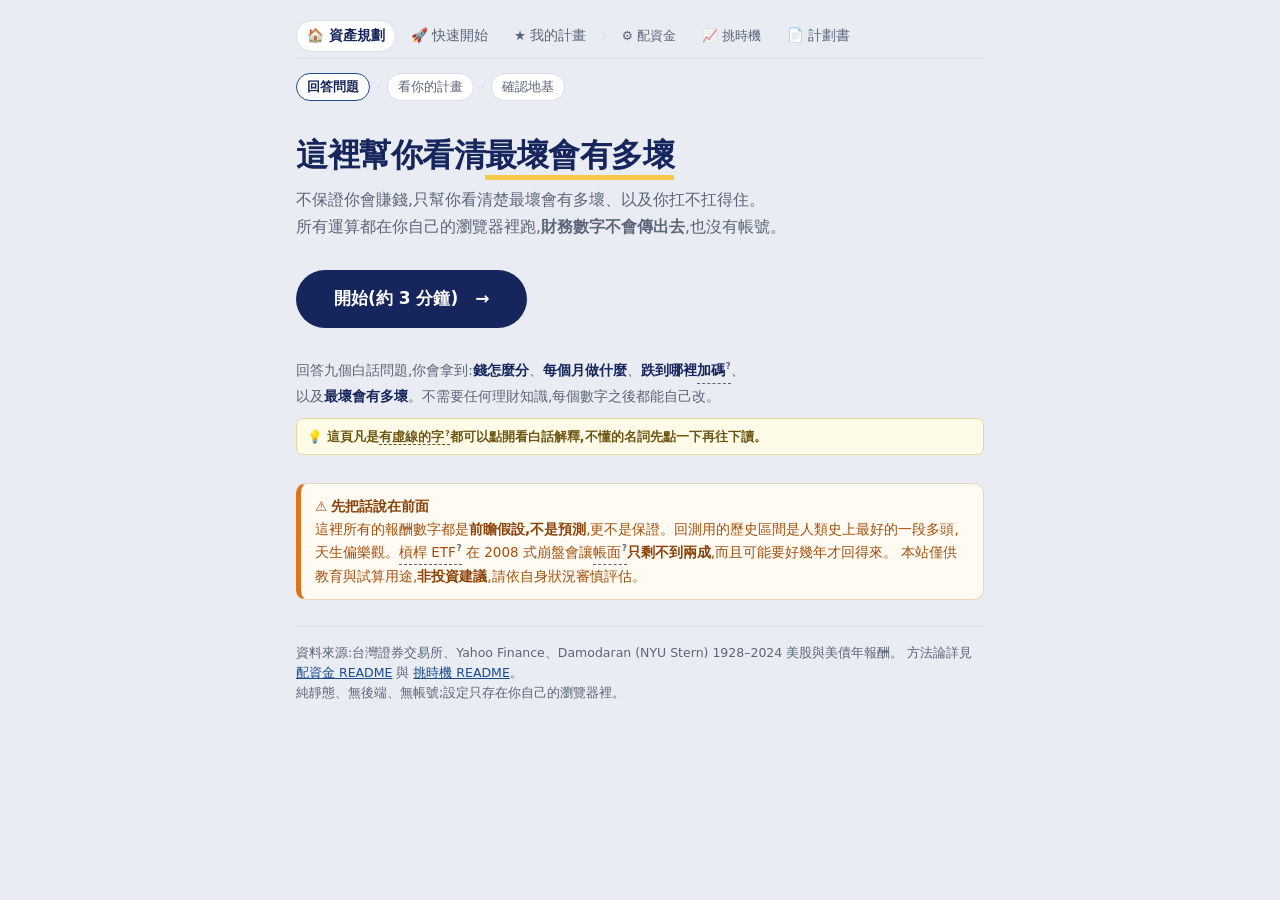
==== index.html @ 914edac8 "init: asset-planner 純網站部署包(打包自開發 repo af3161d) 六頁靜態站+共用 assets+執行期資料快照(plan/carry.json、timing/data.j" ====
<!DOCTYPE html>
<html lang="zh-Hant">
<head>
<meta charset="utf-8">
<meta name="viewport" content="width=device-width,initial-scale=1">
<title>資產規劃指南 — 看清最壞會有多壞</title>
<meta name="description" content="給台灣投資人的資產規劃站台:回答九個白話問題,就得到一份可以照著做的計畫。純前端離線運算,財務數字不外傳。">
<!-- 設計 token 與共用元件(導覽/展開器/名詞氣泡/出處標籤)。頁面自己的 <style> 一律排在後面,
     所以任何衝突都由本頁勝出 —— 見 assets/ui.css 開頭的載入順序約定。 -->
<link rel="stylesheet" href="assets/ui.css">
<style>
/* 本頁專屬版面。:root token、body、.wrap、.sitenav、.btn 全部來自 assets/ui.css。

   ── 為什麼這一頁這麼空(docs/IA.md §5.1)────────────────────────────
   改版前這裡同時給「快速開始」和「① 配資金 / ② 挑時機」三個入口,外加地基自測 4 項
   與一條旅程狀態列。第一次來的人不知道該點哪一個 —— 而他其實只有一個選擇:開始。
   所以首頁縮成「一句話 + 一顆按鈕」,進階頁靠導覽列(永遠在)進入。 */
:root{ --wrap:720px }

.hero{margin:34px 0 0}
.hero h1{line-height:1.25; margin:0 0 12px; color:var(--navy); letter-spacing:-.5px}
.hero h1 .g{border-bottom:5px solid var(--gold); padding-bottom:1px}
.hero p{margin:0; color:var(--muted); max-width:52ch; font-size:15.5px; line-height:1.8}

.cta{margin:28px 0 0; display:flex; flex-direction:column; align-items:flex-start; gap:14px}
.cta .btn{font-size:17px; padding:15px 38px}
.cta .again{font-size:14px; color:var(--core); text-decoration:none; border-bottom:1px solid #c3d2ea}
.cta .again:hover{border-bottom-color:var(--core)}
.cta .again b{font-weight:700}

.how{margin:30px 0 0; font-size:13.5px; color:var(--muted); line-height:1.9}
.how b{color:var(--navy)}

.ap-risk.soft{margin:28px 0 0; font-size:13.5px}

footer{margin-top:26px; padding-top:16px; border-top:1px solid var(--line); font-size:12.5px; color:var(--muted)}
footer a{color:var(--core)}

/* S11:mobile-first(基準=手機,560px 起放大) */
.wrap{padding:12px 13px 40px}
.hero{margin-top:20px}
.hero h1{font-size:25px}
.cta .btn{width:100%; padding:15px 20px}
@media (min-width:560px){
  .wrap{padding:14px 16px 48px}
  .hero{margin-top:34px}
  .hero h1{font-size:32px}
  .cta .btn{width:auto; padding:15px 38px}
}
</style>
</head>
<body>
<div class="wrap">

  <nav id="apNav"></nav>
  <div id="apSteps"></div>

  <div class="hero">
    <h1>這裡幫你看清<span class="g">最壞會有多壞</span></h1>
    <p>不保證你會賺錢,只幫你看清楚最壞會有多壞、以及你扛不扛得住。<br>
       所有運算都在你自己的瀏覽器裡跑,<b>財務數字不會傳出去</b>,也沒有帳號。</p>
  </div>

  <div class="cta">
    <a class="btn" href="start/">開始(約 3 分鐘)　→</a>
    <!-- 只在真的有計畫時才出現;沒有的話不要放一顆點下去看到空白的按鈕。 -->
    <a class="again" href="plan-result/" id="againLink" style="display:none">已經有計畫了?<b>→ 看我的計畫</b></a>
  </div>

  <p class="how ap-measure">回答九個白話問題,你會拿到:<b>錢怎麼分</b>、<b>每個月做什麼</b>、<b>跌到哪裡加碼</b>、
    以及<b>最壞會有多壞</b>。不需要任何理財知識,每個數字之後都能自己改。</p>

  <!-- 有名詞氣泡的頁面就要有這個提示。使用者測試顯示:沒有人會自己發現
       虛線＋問號代表可以點,少了它整份辭典等於白做(docs/IA.md §4.4)。 -->
  <div class="termhint">💡 這頁凡是<span class="fakedot">有虛線的字</span>都可以點開看白話解釋,不懂的名詞先點一下再往下讀。</div>

  <div class="ap-risk soft">
    ⚠️ <b>先把話說在前面</b><br>
    這裡所有的報酬數字都是<b>前瞻假設,不是預測</b>,更不是保證。回測用的歷史區間是人類史上最好的一段多頭,
    天生偏樂觀。槓桿 ETF 在 2008 式崩盤會讓帳面<b>只剩不到兩成</b>,而且可能要好幾年才回得來。
    本站僅供教育與試算用途,<b>非投資建議</b>,請依自身狀況審慎評估。
  </div>

  <footer>
    資料來源:台灣證券交易所、Yahoo Finance、Damodaran (NYU Stern) 1928–2024 美股與美債年報酬。
    方法論詳見 <a href="plan/README.md">配資金 README</a> 與 <a href="timing/README.md">挑時機 README</a>。<br>
    純靜態、無後端、無帳號;設定只存在你自己的瀏覽器裡。
  </footer>

</div>

<script src="assets/state.js"></script>
<script src="assets/shell.js"></script>
<script>
(function(){
  'use strict';
  APShell.init({page:'home'});

  /* 「已經有計畫了?」只在真的有東西可看時出現(docs/IA.md §5.1)。
     不能只看 input.net —— defaults() 的 net 預設就是 50,第一次造訪的人也會 >0。
     判準:localStorage 裡真的有存檔,而且有結果或填過可投資資產。 */
  try{
    var st = APState.load();
    var stored = false;
    try { stored = !!(localStorage.getItem(APState.KEY) || localStorage.getItem(APState.LEGACY_KEYS.plan)); } catch(e){}
    var hasPlan = !!st.result || (stored && Number(st.input && st.input.net) > 0);
    if (hasPlan) document.getElementById('againLink').style.display = '';
  }catch(e){}
})();
</script>
</body>
</html>
---- assets/ui.css ----
/* ═══════════════════════════════════════════════════════════════════════
   assets/ui.css — 全站設計 token 與共用元件(S2)

   ── 載入順序的約定(重要)────────────────────────────────────────────
   每一頁都是 <link ui.css> 在前、頁面自己的 <style> 在後。
   所以**任何衝突都由頁面自己贏**。這是刻意的:S2 只把「五頁完全一樣的東西」
   收進來,各頁專屬的版面留在原地,等 S4–S6 各自重寫時再逐步搬過來。

   ── 為什麼有些看起來很像的元件不在這裡 ──────────────────────────
   `.card` 與 `.panel` 在 /plan/ 與 /timing/ 是**同名不同物**:
     /plan/   .panel = 大區塊外框、.card = 小數字卡
     /timing/ .card  = 大區塊外框、.panel = 小內嵌盒
   在這裡定義任何一個都會弄壞其中一頁。兩頁的版面統一是 S5/S6 的工作,
   那時才有機會把它們改成同一套命名。**不要在這裡「順手」補上。**

   ── 顏色語彙(docs/IA.md §4.3,由 /timing/ 定義,全站沿用)──────────
     --up / --down        只給「價格方向」(收盤、日漲跌)。維持台股紅漲綠跌。不得他用。
     --warn / --warn-ink  風險與危險數值(回撤、深度虧損)。
     --core               系統事件與規則水位(−25%、加碼線)—— 中性規則,不是損益。
     --good / --bad       是非判斷(達成 / 未達成)。
   舊版把 --fire 與 --up 設成同一個 hex,結果**同一個紅在同一屏內同時說「好」「壞」
   「這只是規則」**。--good/--bad 今天的 hex 雖然與 --down/--up 相同,但它們是
   不同的 token —— 之後要分家時改這裡一行就好,不必翻 160 個使用點。
   ═══════════════════════════════════════════════════════════════════════ */

:root{
  /* 品牌與中性色 */
  --navy:#16255c; --navy2:#1f3272; --gold:#f7c948;
  --ink:#1b2333; --muted:#5b6478; --line:#d9dee8;
  --card:#fff; --bg:#e9ecf2; --panel:#f6f7fa;

  /* 語意色(見上面的語彙表) */
  --up:#c62828; --down:#1b7f3b;
  --warn:#e2711d;      /* 邊框／填色用 */
  --warn-ink:#a4500d;  /* 文字用(#e2711d 在白底只有 3:1,不到 AA) */
  --core:#1b4b8f;      /* 系統規則水位 */
  --res:#c9922b;       /* 準備金／支出流 */
  --good:#1b7f3b; --bad:#c62828;
  --mk-tw:#1b4b8f; --mk-spx:#2f7f6f;

  /* 舊變數名 → 新語彙的對照,避免一次改 160 處(/plan/ 沿用中) */
  --panel2:var(--panel); --txt:var(--ink); --mut:var(--muted); --acc:var(--core);
  --ok:var(--good);

  /* 版面 */
  --wrap:880px;        /* 各頁在自己的 <style> 覆寫:plan 1100 / timing 1560 / report 860 / start 640 */
  --radius:10px;
}

*{box-sizing:border-box}
html,body{margin:0;padding:0}
body{
  background:var(--bg); color:var(--ink);
  font-family:"Noto Sans TC","PingFang TC","Microsoft JhengHei","Heiti TC","Segoe UI",system-ui,sans-serif;
  font-size:15px; line-height:1.6; -webkit-text-size-adjust:100%;
}
.wrap{max-width:var(--wrap); margin:0 auto; padding:14px 16px 48px}
:focus-visible{outline:2px solid var(--core); outline-offset:2px}
@media (prefers-reduced-motion:reduce){
  *,*::before,*::after{transition:none!important; animation:none!important}
  html{scroll-behavior:auto}
}

/* ══ ① 頂部導覽 ═════════════════════════════════════════════════════
   原本四頁各自維護一份幾乎相同的 .sitenav,註解互相要求「改動請同步另外三頁」。
   現在由 assets/shell.js 產生 markup,樣式只寫這一份。 */
.sitenav{display:flex; gap:4px; align-items:center; flex-wrap:wrap; font-size:13.5px;
  margin:0 0 14px; padding:6px 0; border-bottom:1px solid var(--line)}
.sitenav a{color:var(--muted); text-decoration:none; padding:4px 10px; border-radius:999px;
  border:1px solid transparent; white-space:nowrap}
.sitenav a:hover{color:var(--navy); background:var(--panel); border-color:var(--line)}
.sitenav a.here{color:var(--navy); font-weight:700; background:#fff; border-color:var(--line)}
.sitenav .sep{color:var(--line)}
/* 進階頁(自己調參數／看時機)在導覽上要看得出來是「另一層」,不是主線的下一步 */
.sitenav a.adv-link{font-size:12.5px}
.sitenav .grow{flex:1}

/* ══ ② 進度指示 ═════════════════════════════════════════════════════
   取代首頁的 #journey 明細。只回答一件事:你走到哪了、下一步是什麼。 */
.ap-steps{display:flex; align-items:center; gap:6px; flex-wrap:wrap; font-size:12.5px;
  color:var(--muted); margin:0 0 12px}
.ap-steps .s{display:inline-flex; align-items:center; gap:5px; padding:3px 10px;
  border:1px solid var(--line); border-radius:999px; background:#fff; white-space:nowrap}
.ap-steps .s.done{color:var(--good); border-color:#bfe0cc; background:#f2f9f4}
.ap-steps .s.now{color:var(--navy); font-weight:700; border-color:var(--core)}
.ap-steps .arrow{color:var(--line)}

/* ══ ③ 進階展開器 ═══════════════════════════════════════════════════
   docs/IA.md §3.4:收合狀態下 <summary> 是唯一可見的文字。
   若它只是個標籤(「詳細說明」),收合就等於把內容刪掉了。寫成**結論句**之後,
   收合 = 壓縮成一句、展開 = 完整證據。
   三種固定語彙:▸為什麼是這個數字?(證據)／▸這條的反面證據(反證)／▸怎麼算的?(方法論)

   details.x  = 行內的漸進揭露(細線,不搶版面)
   details.adv = 整段進階區塊(虛線外框,收合狀態由 shell.js 記進 ap_state_v2.ui) */
details.x{background:transparent; border:0; border-left:3px solid var(--line); border-radius:0;
  padding:0; margin:8px 0 8px 2px}
details.x > summary{cursor:pointer; list-style:none; position:relative;
  padding:5px 0 5px 22px; font-size:13.5px; font-weight:700; color:var(--muted); user-select:none}
details.x > summary::-webkit-details-marker{display:none}
details.x > summary::before{content:"▸"; position:absolute; left:7px; top:5px;
  transition:transform .15s ease; display:inline-block}
details.x[open] > summary::before{transform:rotate(90deg)}
details.x[open] > summary, details.x > summary:hover{color:var(--navy)}
details.x > summary:focus-visible{outline:2px solid var(--core); outline-offset:2px; border-radius:4px}
details.x .body{padding:2px 0 10px 22px; font-size:13px; line-height:1.75; color:#4a5468}
details.x .body > :first-child{margin-top:0}
details.x .body > :last-child{margin-bottom:0}
details.x.risky{border-left-color:#e7a3a3}
details.x.risky > summary{color:#8f1d1d}
details.x.risky[open] > summary{color:#7a1515}
details.x.how > summary{font-size:12.5px; font-weight:600}

details.adv{background:transparent; border:1px dashed var(--line); border-radius:var(--radius);
  padding:0; margin:0 0 10px}
details.adv > summary{cursor:pointer; list-style:none; position:relative;
  padding:11px 14px 11px 30px; font-size:14.5px; font-weight:700; color:var(--core); user-select:none}
details.adv > summary::-webkit-details-marker{display:none}
details.adv > summary::before{content:"▸"; position:absolute; left:14px; top:11px;
  transition:transform .15s ease; display:inline-block}
details.adv[open] > summary::before{transform:rotate(90deg)}
details.adv[open] > summary{border-bottom:1px dashed var(--line)}
details.adv > summary:focus-visible{outline:2px solid var(--core); outline-offset:-2px; border-radius:var(--radius)}
details.adv > .body{padding:12px 14px 14px}
details.adv > .body > :first-child{margin-top:0}
details.adv > .body > :last-child{margin-bottom:0}
/* 深連結(/plan-result/ 的「看細節」跳進 /plan/#leverage)落點要看得出來,
   否則點過去只看到一行剛展開的標題,那正是「不像同一個網站」的感覺來源。 */
details.adv:target, details.x:target{border-left-color:var(--core)}
details.adv:target > summary{background:#eef4ff}

/* ══ ④ 名詞小氣泡 + 頁尾辭典 ════════════════════════════════════════
   單一資料來源在 assets/shell.js(合併 /plan/ 32 條 + /timing/ 60 條 → 75 條)。
   氣泡用 position:fixed 由 JS 定位 —— 術語會出現在 overflow-x:auto 的表格裡,
   absolute 版本會被裁掉。 */
.term{border-bottom:1px dashed var(--muted); cursor:help; font-style:normal;
  background:none; border-width:0 0 1px; padding:0; font:inherit; color:inherit}
.term:hover{border-bottom-color:var(--core); color:var(--core)}
.term:focus-visible{outline:2px solid var(--core); outline-offset:2px; border-radius:3px}
.term::after{content:"?"; font-size:.62em; font-weight:800; color:var(--muted);
  vertical-align:super; margin-left:1px}
.term:hover::after{color:var(--core)}
#gpop{position:fixed; z-index:60; display:none; max-width:min(330px,86vw);
  background:#16255c; color:#fff; border-radius:8px; padding:9px 12px;
  font-size:13px; font-weight:500; line-height:1.7; box-shadow:0 6px 22px rgba(10,20,50,.34)}
#gpop.show{display:block}
#gpop b{color:var(--gold); display:block; margin-bottom:2px; font-size:13.5px}
/* 深底區塊(頁尾)裡的名詞要換淺色,否則灰虛線＋灰問號等於隱形 */
footer .term{border-bottom-color:#93a2cc}
footer .term::after{color:#93a2cc}
footer .term:hover{border-bottom-color:var(--gold); color:var(--gold)}
footer .term:hover::after{color:var(--gold)}

/* 「虛線字可以點」的提示 —— 使用者測試顯示:沒有人自己發現虛線＋問號代表可點。
   拿掉這一塊,整份辭典等於白做。**重構中不要順手刪掉它。** */
.termhint{margin-top:8px; padding:7px 10px; background:#fffbe9; border:1px solid #ecd79a;
  border-radius:7px; font-size:12.5px; line-height:1.7; color:#6b5410; font-weight:600}
.fakedot{border-bottom:1px dashed #6b5410}
.fakedot::after{content:"?"; font-size:.62em; font-weight:800; vertical-align:super; margin-left:1px}

#glossList{display:grid; grid-template-columns:repeat(auto-fill,minmax(268px,1fr)); gap:8px 16px}
#glossList > div{border-bottom:1px dashed var(--line); padding-bottom:6px}
#glossList .gt{color:var(--navy); font-weight:800; font-size:13px}
#glossList .gd{color:#4a5468; font-size:12.5px; line-height:1.7; margin-top:1px}
.glosshunt{width:100%; max-width:280px; margin-bottom:9px; padding:6px 10px; font:inherit;
  font-size:13px; border:1px solid var(--line); border-radius:7px; background:#fff; color:var(--ink)}
.glosshunt:focus-visible{outline:2px solid var(--core); outline-offset:1px}

/* ══ ⑤ 出處標籤 ═════════════════════════════════════════════════════
   新手分不出「這個數字是今天抓的」與「這個數字是三年前跑回測跑出來的」。
   凡是靜態值一律掛標籤。**這是本站誠實度的具體實現,最容易在重構中被順手弄丟。**
     live=每日更新 / fixed=假設值或回測值 / weak=來源待補、只能當參考 */
.src{display:inline-block; font-size:11px; font-weight:700; padding:1px 7px;
  border-radius:9px; vertical-align:middle; margin-left:5px; white-space:nowrap}
.src.live{background:#e3f0e8; color:#1b5c3b}
.src.fixed{background:#eef1f6; color:#54607a}
.src.weak{background:#fdf0e3; color:#8a4a06}

/* ══ ⑥ 風險揭露橫幅 ═════════════════════════════════════════════════
   docs/IA.md §3.3:風險揭露即使不是「動作」,也不准折疊。
   本站的核心價值是「不保證你會賺錢,只幫你看清楚最壞會有多壞」——
   把 −80% 收進「看細節 ⌄」,等於把誠實揭露刪掉了。
   (刻意不叫 .banner:那個名字在 /plan/ 與 /timing/ 已經是兩個不同的東西。) */
.ap-risk{background:#fff1f1; border:1px solid #e7a3a3; border-left:5px solid var(--bad);
  color:#5c2020; border-radius:var(--radius); padding:11px 14px; font-size:13px; line-height:1.7;
  margin:16px 0}
.ap-risk b{color:#8f1d1d}
.ap-risk.soft{background:#fffaf2; border-color:#f0d5b4; border-left-color:var(--warn); color:var(--warn-ink)}
.ap-risk.soft b{color:#8a4108}

/* ══ 按鈕(全站一種語彙:海軍藍藥丸)═════════════════════════════════
   改版前 /plan/ 用「--core 藍 + radius 8」,其餘四頁用「--navy + radius 999」。
   同一個站台兩種按鈕,是「每切一頁就重新學一次介面」的來源之一。 */
.btn{display:inline-block; background:var(--navy); color:#fff; border:0; text-decoration:none;
  font:inherit; font-weight:700; font-size:14.5px; padding:9px 20px; border-radius:999px;
  cursor:pointer; text-align:center}
.btn:hover{background:var(--navy2)}
.btn:focus-visible{outline:2px solid var(--core); outline-offset:2px}
.btn:disabled{background:#b9c0d0; cursor:default; opacity:.75}
.btn.ghost{background:#fff; color:var(--navy); border:1px solid var(--line)}
.btn.ghost:hover{border-color:var(--core); color:var(--core); background:var(--panel)}
.btn.big{font-size:16px; padding:13px 32px}

/* ══ 白話為主、術語為輔 ══════════════════════════════════════════════
   docs/IA.md §7.1:先寫「大盤動 1 元你動 1.4 元」,術語「淨曝險」縮成灰色小字跟在後面。
   .jargon 一律不加粗、不上色 —— 它是註腳,不是重點。 */
.jargon{font-size:.82em; font-weight:600; color:var(--muted); white-space:nowrap}
.plainlead{font-size:14px; line-height:1.85; margin:0 0 10px}

/* ══ 文字小工具 ═════════════════════════════════════════════════════ */
.mut{color:var(--muted)}
.tblnote{margin-top:8px; font-size:12.5px; color:var(--muted); font-weight:600}

/* ══ ⑦ S11 新手可讀性元件層 ══════════════════════════════════════════
   目標:把「數字包在長句裡」換成「大數字+白話標籤+圖形比例」的顯示語言。
   全部用 ap- 前綴,與各頁頁內樣式(.card/.panel/.note/.big…)互不相撞;
   ①~⑥ 的既有規則一行未動 —— 新舊可以共存,各頁分期遷移。

   ── 斷點約定(S11 起全站遵守)──────────────────────────────────
   基準樣式 = 手機(390px 起可用),用 @media (min-width:640px) 疊加中屏;
   只有 /plan/ 與 /timing/ 需要 (min-width:960px) 大屏多欄。
   舊頁內樣式改版時在各自的 <style> 轉成 mobile-first,不在這裡動。

   ── 色彩 ────────────────────────────────────────────────────
   不新增任何 hue。回撤/風險 = --warn 系;規則水位 = --core;
   是非判斷 = --good/--bad(§4.3 語彙)。ASSET_COLOR 經驗證器複驗:
   9/10 通過,CASH 灰 (#8b95a6) 低彩度為刻意語意(現金=中性),
   其救濟條款 = 甜甜圈旁永遠有帶文字的圖例表格。 */

:root{
  --copy:34em;        /* 中文段落理想行長(約 28~34 字) */
  --fs-stat:22px;     /* .ap-stat 主數字 */
  --fs-hero:30px;     /* .ap-hero 主數字(640px 以上 34px) */
}

/* native radio/checkbox:視覺隱藏但保留焦點與讀屏可及性 */
.ap-visuallyhidden{position:absolute; width:1px; height:1px; padding:0; margin:-1px;
  overflow:hidden; clip:rect(0 0 0 0); white-space:nowrap; border:0}

/* 段落行長上限 —— 整屏寬的中文長句是「文字牆」體感的第一來源 */
.ap-measure{max-width:var(--copy)}

/* ── 答案卡:一頁最重要的那一個數字 ──────────────────────────────
   .k 白話標籤在上、.v 主數字、.sub 一句限定(誠實條款放這,不放大字裡)。 */
.ap-hero{background:linear-gradient(135deg,var(--navy),var(--navy2)); color:#fff;
  border-radius:var(--radius); padding:18px 16px; margin:0 0 14px}
.ap-hero .k{font-size:13px; font-weight:700; color:var(--gold); letter-spacing:.04em}
.ap-hero .v{font-size:var(--fs-hero); font-weight:900; line-height:1.25;
  font-variant-numeric:tabular-nums; margin:2px 0 0}
.ap-hero .sub{font-size:13px; line-height:1.7; color:rgba(255,255,255,.86); margin:6px 0 0}
.ap-hero .sub b{color:#fff}
@media (min-width:640px){ .ap-hero{padding:22px 22px} .ap-hero .v{font-size:34px} }

/* ── 數字原子:大數字 + 白話標籤 + 補充行 ─────────────────────────
   規則:.v 裡禁放 glossary 名詞(.term 的上標問號在大數字裡是視覺災難);
   風險數值用 .warn(--warn-ink),是非判斷才用 .good/.bad。 */
.ap-stat{display:block}
.ap-stat .v{font-size:var(--fs-stat); font-weight:800; line-height:1.3;
  font-variant-numeric:tabular-nums; color:var(--ink)}
.ap-stat .v small{font-size:.62em; font-weight:700}
.ap-stat .k{display:block; font-size:12.5px; font-weight:700; color:var(--muted)}
.ap-stat .sub{display:block; font-size:12px; line-height:1.55; color:var(--muted); margin-top:1px}
.ap-stat.lg .v{font-size:28px}
.ap-stat.warn .v{color:var(--warn-ink)}
.ap-stat.bad .v{color:var(--bad)}
.ap-stat.good .v{color:var(--good)}

/* ── 行動條:2~3 格「你只要記得這幾件事」──────────────────────────
   格子可以是 <a>(兼頁內目錄,.k 後面帶 ↓);手機自動折行。 */
.ap-statrow{display:grid; grid-template-columns:repeat(auto-fit,minmax(150px,1fr));
  gap:8px; margin:12px 0}
.ap-statrow>*{display:block; background:#fff; border:1px solid var(--line);
  border-radius:var(--radius); padding:10px 12px; text-decoration:none; color:inherit}
.ap-statrow>a:hover{border-color:var(--core)}
.ap-statrow>a .k::after{content:" ↓"; color:var(--core); font-weight:800}

/* ── 比例條:「佔多少」的圖形。純 HTML/CSS —— 可列印、可讀屏、零 DPR 成本。
   多段之間留 2px 縫。.keep=你的錢(navy)、.loss=一度少掉(warn)。 */
.ap-bar{display:flex; gap:2px; height:10px; border-radius:999px; overflow:hidden;
  background:var(--panel); border:1px solid var(--line)}
.ap-bar>i{display:block; height:100%; background:var(--navy); min-width:2px}
.ap-bar>i.loss{background:var(--warn)}
.ap-bar>i.good{background:var(--good)}
.ap-bar.thin{height:7px}

/* 列版比例條:標籤 | 條 | 數字(Q9 迷你階梯與「最壞會有多壞」共用骨架) */
.ap-barrow{display:grid; grid-template-columns:auto 1fr auto; gap:4px 10px; align-items:center}
.ap-barrow .lbl{font-size:13px; font-weight:700; white-space:nowrap}
.ap-barrow .num{font-size:13px; font-variant-numeric:tabular-nums; white-space:nowrap}

/* ── 選項卡(native radio 版)────────────────────────────────────
   取代 label+click 的 .opt:方向鍵可選、讀屏可讀。
   選取態走 :has(),不支援的舊瀏覽器由 JS 補 .sel 雙保險。 */
.ap-opt{display:block; background:#fff; border:1.5px solid var(--line); border-radius:9px;
  padding:10px 12px; margin:0 0 8px; cursor:pointer}
.ap-opt .t{font-size:14.5px; font-weight:700}
.ap-opt .d{font-size:12.5px; color:var(--muted); line-height:1.6; margin-top:1px}
.ap-opt:hover{border-color:var(--core)}
.ap-opt.sel,.ap-opt:has(input:checked){border-color:var(--navy); background:#f4f7ff}
.ap-opt:has(input:focus-visible){outline:2px solid var(--core); outline-offset:2px}

/* ── 行內確認(取代 window.confirm)──────────────────────────────
   插在觸發元素旁,不擋全頁、不卡瀏覽器;Esc 或「先不要」關閉。 */
.ap-confirm{border:1.5px solid var(--warn); background:#fffaf2; border-radius:9px;
  padding:10px 12px; margin:8px 0; font-size:13px; line-height:1.7}
.ap-confirm .acts{display:flex; gap:8px; margin-top:8px; flex-wrap:wrap}

/* ── 圖表容器 + 讀數列 ─────────────────────────────────────────── */
.ap-chart{position:relative; margin:10px 0 2px}
.ap-chart canvas{display:block; width:100%}
.ap-probe{min-height:1.5em; font-size:12.5px; color:var(--muted);
  font-variant-numeric:tabular-nums; margin-top:2px}
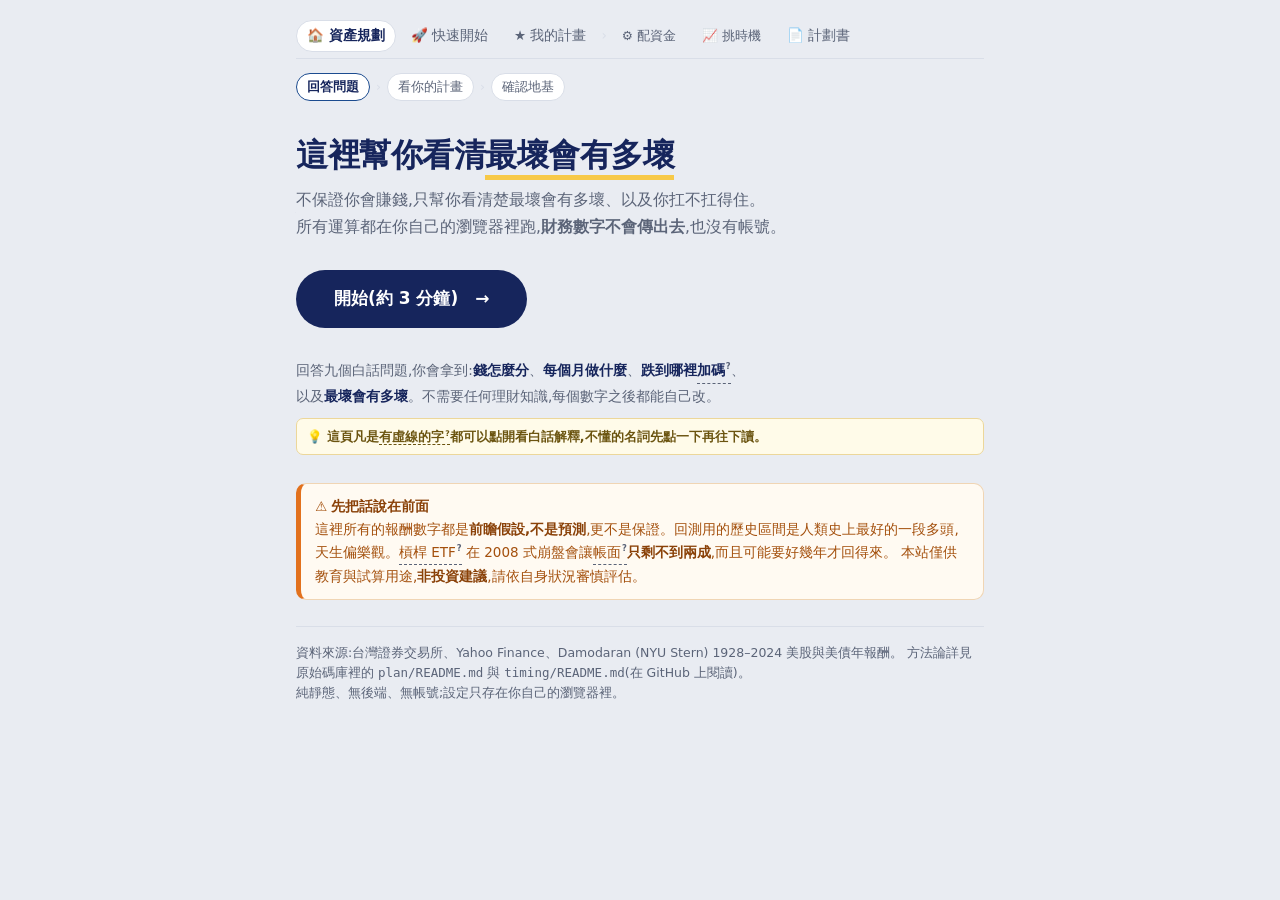
==== commit 2d597b93: "feat: 加入資料自動更新 workflow,並清理指向開發 repo 的殘留 - .github/workflows/{update-data,update-carry}.yml:每日/每月排程自" ====
--- a/index.html
+++ b/index.html
@@ -83,7 +83,7 @@
 
   <footer>
     資料來源:台灣證券交易所、Yahoo Finance、Damodaran (NYU Stern) 1928–2024 美股與美債年報酬。
-    方法論詳見 <a href="plan/README.md">配資金 README</a> 與 <a href="timing/README.md">挑時機 README</a>。<br>
+    方法論詳見原始碼庫裡的 <code>plan/README.md</code> 與 <code>timing/README.md</code>(在 GitHub 上閱讀)。<br>
     純靜態、無後端、無帳號;設定只存在你自己的瀏覽器裡。
   </footer>
 
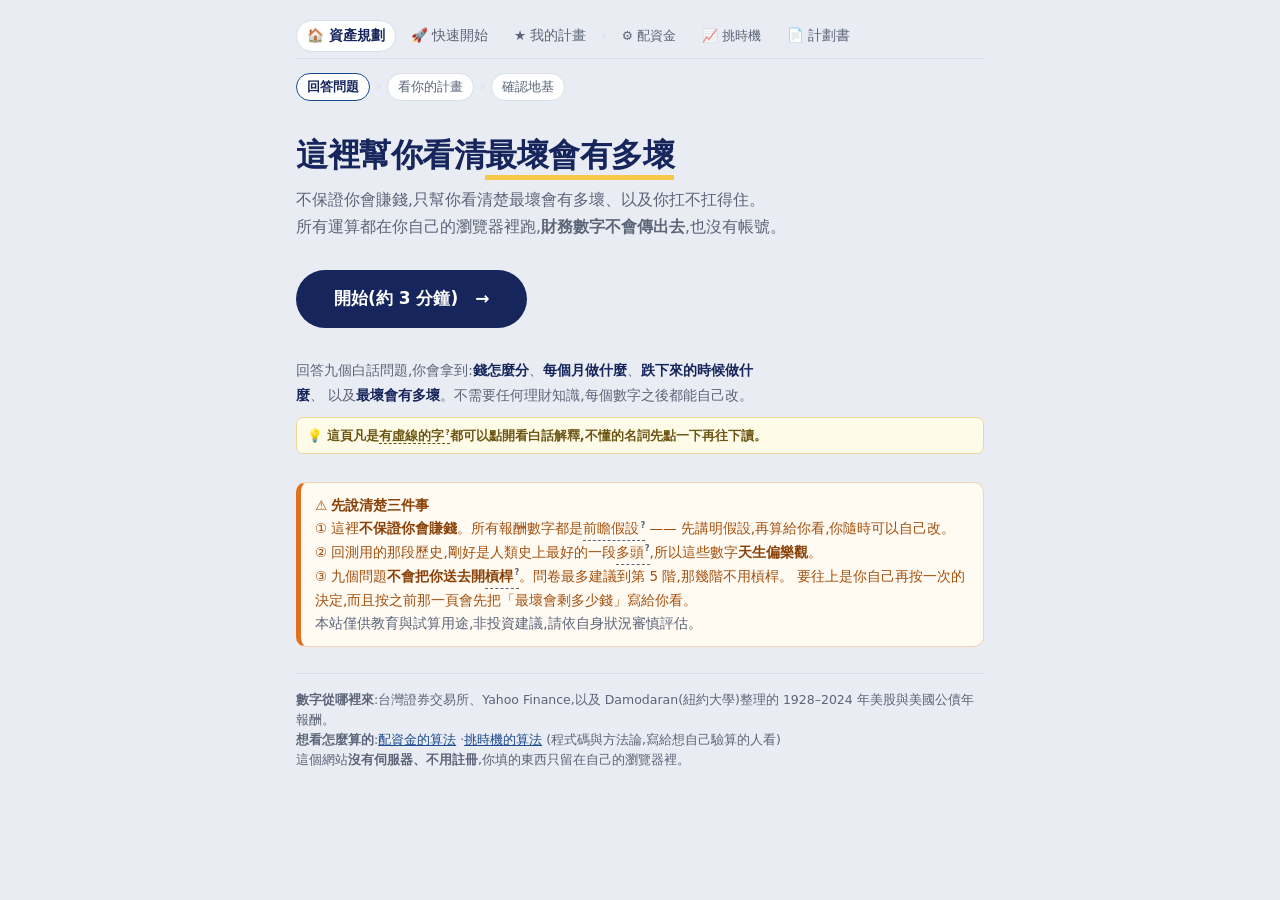
==== commit eb9c0b8e: "feat: 台股正二換群益 00685L、精靈補上名詞氣泡,並修掉 19 個實證過的錯誤 台股正二的主標的由元大 00631L 換成群益 00685L(與「② 挑時機」同一個決定: 00685L 追的" ====
--- a/index.html
+++ b/index.html
@@ -67,7 +67,7 @@
     <a class="again" href="plan-result/" id="againLink" style="display:none">已經有計畫了?<b>→ 看我的計畫</b></a>
   </div>
 
-  <p class="how ap-measure">回答九個白話問題,你會拿到:<b>錢怎麼分</b>、<b>每個月做什麼</b>、<b>跌到哪裡加碼</b>、
+  <p class="how ap-measure">回答九個白話問題,你會拿到:<b>錢怎麼分</b>、<b>每個月做什麼</b>、<b>跌下來的時候做什麼</b>、
     以及<b>最壞會有多壞</b>。不需要任何理財知識,每個數字之後都能自己改。</p>
 
   <!-- 有名詞氣泡的頁面就要有這個提示。使用者測試顯示:沒有人會自己發現
@@ -75,16 +75,20 @@
   <div class="termhint">💡 這頁凡是<span class="fakedot">有虛線的字</span>都可以點開看白話解釋,不懂的名詞先點一下再往下讀。</div>
 
   <div class="ap-risk soft">
-    ⚠️ <b>先把話說在前面</b><br>
-    這裡所有的報酬數字都是<b>前瞻假設,不是預測</b>,更不是保證。回測用的歷史區間是人類史上最好的一段多頭,
-    天生偏樂觀。槓桿 ETF 在 2008 式崩盤會讓帳面<b>只剩不到兩成</b>,而且可能要好幾年才回得來。
-    本站僅供教育與試算用途,<b>非投資建議</b>,請依自身狀況審慎評估。
+    ⚠️ <b>先說清楚三件事</b><br>
+    ① 這裡<b>不保證你會賺錢</b>。所有報酬數字都是前瞻假設 —— 先講明假設,再算給你看,你隨時可以自己改。<br>
+    ② 回測用的那段歷史,剛好是人類史上最好的一段多頭,所以這些數字<b>天生偏樂觀</b>。<br>
+    ③ 九個問題<b>不會把你送去開槓桿</b>。問卷最多建議到第 5 階,那幾階不用槓桿。
+    要往上是你自己再按一次的決定,而且按之前那一頁會先把「最壞會剩多少錢」寫給你看。<br>
+    <span class="mut">本站僅供教育與試算用途,非投資建議,請依自身狀況審慎評估。</span>
   </div>
 
   <footer>
-    資料來源:台灣證券交易所、Yahoo Finance、Damodaran (NYU Stern) 1928–2024 美股與美債年報酬。
-    方法論詳見原始碼庫裡的 <code>plan/README.md</code> 與 <code>timing/README.md</code>(在 GitHub 上閱讀)。<br>
-    純靜態、無後端、無帳號;設定只存在你自己的瀏覽器裡。
+    <b>數字從哪裡來</b>:台灣證券交易所、Yahoo Finance,以及 Damodaran(紐約大學)整理的 1928–2024 年美股與美國公債年報酬。<br>
+    <b>想看怎麼算的</b>:<a href="https://github.com/bisgerG/asset-planner-pub/blob/main/plan/README.md">配資金的算法</a>
+    ·<a href="https://github.com/bisgerG/asset-planner-pub/blob/main/timing/README.md">挑時機的算法</a>
+    <span class="mut">(程式碼與方法論,寫給想自己驗算的人看)</span><br>
+    這個網站<b>沒有伺服器、不用註冊</b>,你填的東西只留在自己的瀏覽器裡。
   </footer>
 
 </div>
--- a/assets/ui.css
+++ b/assets/ui.css
@@ -133,13 +133,18 @@
    單一資料來源在 assets/shell.js(合併 /plan/ 32 條 + /timing/ 60 條 → 75 條)。
    氣泡用 position:fixed 由 JS 定位 —— 術語會出現在 overflow-x:auto 的表格裡,
    absolute 版本會被裁掉。 */
-.term{border-bottom:1px dashed var(--muted); cursor:help; font-style:normal;
+/* .tip(S12)= 就地一句白話,和 .term 長得一模一樣、共用同一顆氣泡,差別只在資料來源:
+   .term 查辭典(名詞),.tip 掛 data-tip(數字)。外觀刻意相同 —— 對使用者來說
+   「有虛線的字可以點」是**一條**規則,不該因為背後實作不同而長成兩種樣子。
+   用法:<span class="tip" tabindex="0" data-tip="一句話">62%</span>
+   ⚠ /report/ 是 A4 列印文件,紙上沒有滑鼠 —— 那一頁不准用 .tip。 */
+.term,.tip{border-bottom:1px dashed var(--muted); cursor:help; font-style:normal;
   background:none; border-width:0 0 1px; padding:0; font:inherit; color:inherit}
-.term:hover{border-bottom-color:var(--core); color:var(--core)}
-.term:focus-visible{outline:2px solid var(--core); outline-offset:2px; border-radius:3px}
-.term::after{content:"?"; font-size:.62em; font-weight:800; color:var(--muted);
+.term:hover,.tip:hover{border-bottom-color:var(--core); color:var(--core)}
+.term:focus-visible,.tip:focus-visible{outline:2px solid var(--core); outline-offset:2px; border-radius:3px}
+.term::after,.tip::after{content:"?"; font-size:.62em; font-weight:800; color:var(--muted);
   vertical-align:super; margin-left:1px}
-.term:hover::after{color:var(--core)}
+.term:hover::after,.tip:hover::after{color:var(--core)}
 #gpop{position:fixed; z-index:60; display:none; max-width:min(330px,86vw);
   background:#16255c; color:#fff; border-radius:8px; padding:9px 12px;
   font-size:13px; font-weight:500; line-height:1.7; box-shadow:0 6px 22px rgba(10,20,50,.34)}
